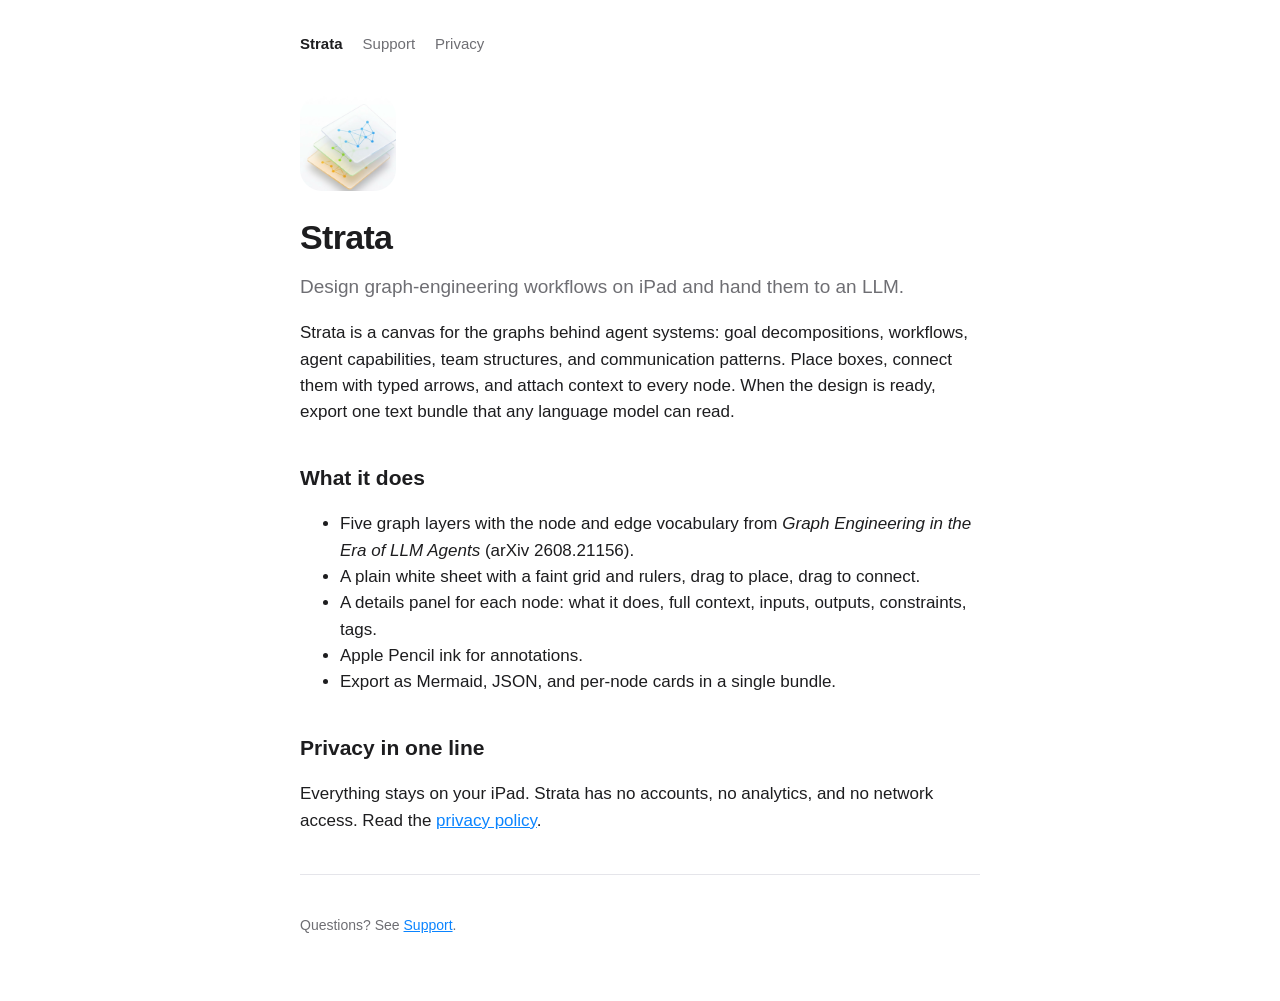
==== index.html @ fea9a5e4 "Add privacy policy and support pages for the App Store listing" ====
<!doctype html>
<html lang="en">
<head>
<meta charset="utf-8">
<meta name="viewport" content="width=device-width, initial-scale=1">
<title>Strata</title>
<link rel="stylesheet" href="style.css">
</head>
<body>
<main>
<nav><a href="index.html" aria-current="page">Strata</a><a href="support.html">Support</a><a href="privacy.html">Privacy</a></nav>
<img class="icon" src="icon.png" alt="Strata app icon">
<h1>Strata</h1>
<p class="lede">Design graph-engineering workflows on iPad and hand them to an LLM.</p>
<p>Strata is a canvas for the graphs behind agent systems: goal decompositions, workflows, agent capabilities, team structures, and communication patterns. Place boxes, connect them with typed arrows, and attach context to every node. When the design is ready, export one text bundle that any language model can read.</p>
<h2>What it does</h2>
<ul>
<li>Five graph layers with the node and edge vocabulary from <em>Graph Engineering in the Era of LLM Agents</em> (arXiv 2608.21156).</li>
<li>A plain white sheet with a faint grid and rulers, drag to place, drag to connect.</li>
<li>A details panel for each node: what it does, full context, inputs, outputs, constraints, tags.</li>
<li>Apple Pencil ink for annotations.</li>
<li>Export as Mermaid, JSON, and per-node cards in a single bundle.</li>
</ul>
<h2>Privacy in one line</h2>
<p>Everything stays on your iPad. Strata has no accounts, no analytics, and no network access. Read the <a href="privacy.html">privacy policy</a>.</p>
<hr>
<footer>Questions? See <a href="support.html">Support</a>.</footer>
</main>
</body>
</html>
---- style.css ----
:root { color-scheme: light dark; --fg: #1d1d1f; --muted: #6e6e73; --bg: #ffffff; --line: #e5e5ea; --accent: #0a84ff; }
@media (prefers-color-scheme: dark) { :root { --fg: #f5f5f7; --muted: #a1a1a6; --bg: #000; --line: #2c2c2e; } }
* { box-sizing: border-box; }
body { margin: 0; padding: 32px 20px 64px; font: 17px/1.55 -apple-system, BlinkMacSystemFont, "SF Pro Text", "Helvetica Neue", sans-serif; color: var(--fg); background: var(--bg); }
main { max-width: 680px; margin: 0 auto; }
nav { display: flex; gap: 20px; margin-bottom: 40px; font-size: 15px; }
nav a { color: var(--muted); text-decoration: none; }
nav a[aria-current] { color: var(--fg); font-weight: 600; }
h1 { font-size: 34px; letter-spacing: -0.02em; margin: 0 0 8px; }
h2 { font-size: 21px; margin: 36px 0 8px; }
p, li { color: var(--fg); }
.lede { color: var(--muted); font-size: 19px; margin-top: 0; }
a { color: var(--accent); }
hr { border: 0; border-top: 1px solid var(--line); margin: 40px 0; }
footer { color: var(--muted); font-size: 14px; }
.icon { width: 96px; height: 96px; border-radius: 22px; display: block; margin-bottom: 20px; }
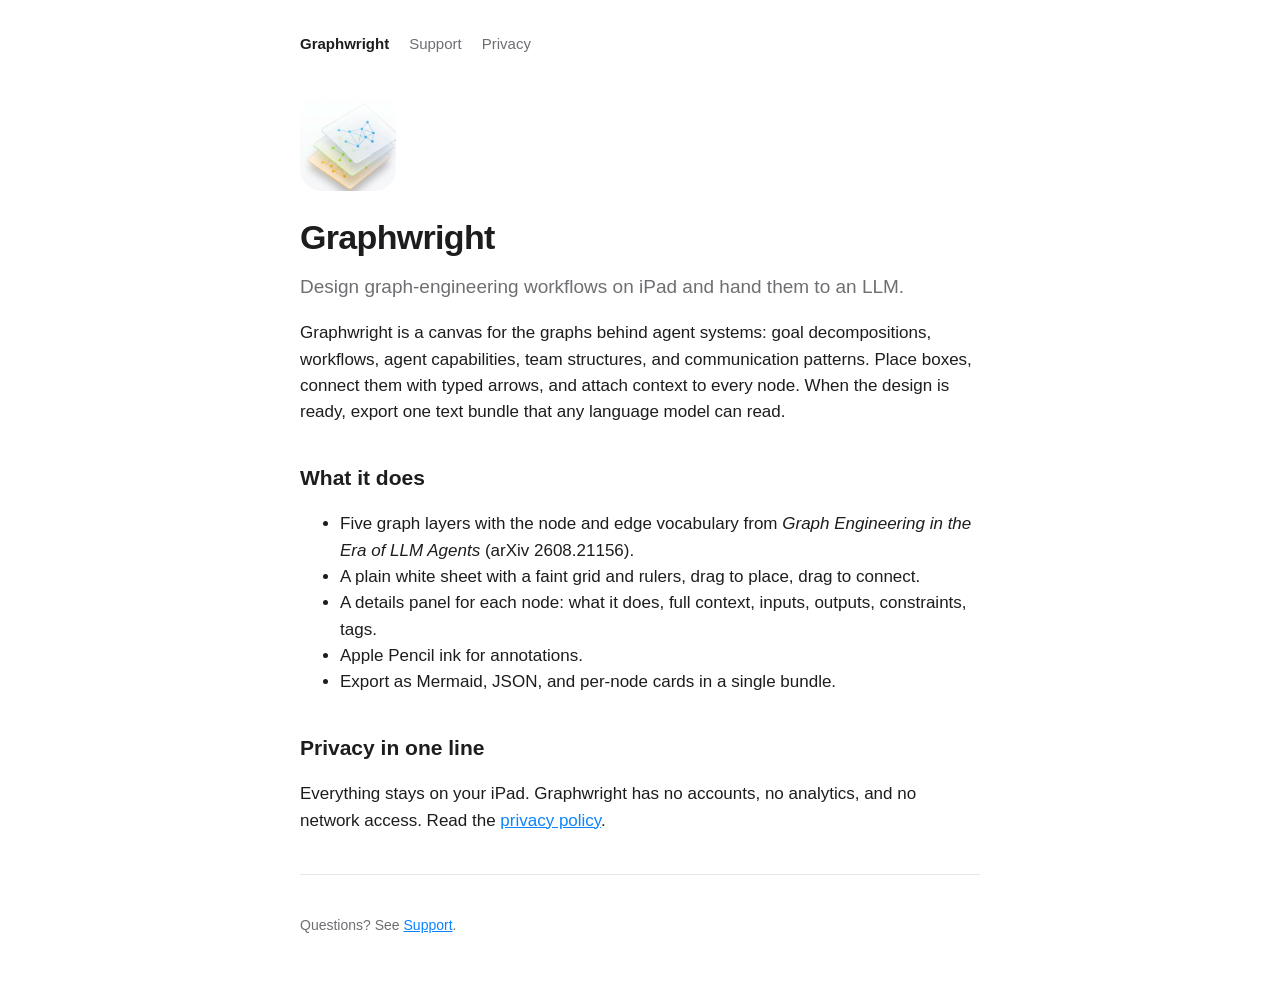
==== commit 9daa9ea1: "Rename the site to Graphwright" ====
--- a/index.html
+++ b/index.html
@@ -3,16 +3,16 @@
 <head>
 <meta charset="utf-8">
 <meta name="viewport" content="width=device-width, initial-scale=1">
-<title>Strata</title>
+<title>Graphwright</title>
 <link rel="stylesheet" href="style.css">
 </head>
 <body>
 <main>
-<nav><a href="index.html" aria-current="page">Strata</a><a href="support.html">Support</a><a href="privacy.html">Privacy</a></nav>
-<img class="icon" src="icon.png" alt="Strata app icon">
-<h1>Strata</h1>
+<nav><a href="index.html" aria-current="page">Graphwright</a><a href="support.html">Support</a><a href="privacy.html">Privacy</a></nav>
+<img class="icon" src="icon.png" alt="Graphwright app icon">
+<h1>Graphwright</h1>
 <p class="lede">Design graph-engineering workflows on iPad and hand them to an LLM.</p>
-<p>Strata is a canvas for the graphs behind agent systems: goal decompositions, workflows, agent capabilities, team structures, and communication patterns. Place boxes, connect them with typed arrows, and attach context to every node. When the design is ready, export one text bundle that any language model can read.</p>
+<p>Graphwright is a canvas for the graphs behind agent systems: goal decompositions, workflows, agent capabilities, team structures, and communication patterns. Place boxes, connect them with typed arrows, and attach context to every node. When the design is ready, export one text bundle that any language model can read.</p>
 <h2>What it does</h2>
 <ul>
 <li>Five graph layers with the node and edge vocabulary from <em>Graph Engineering in the Era of LLM Agents</em> (arXiv 2608.21156).</li>
@@ -22,7 +22,7 @@
 <li>Export as Mermaid, JSON, and per-node cards in a single bundle.</li>
 </ul>
 <h2>Privacy in one line</h2>
-<p>Everything stays on your iPad. Strata has no accounts, no analytics, and no network access. Read the <a href="privacy.html">privacy policy</a>.</p>
+<p>Everything stays on your iPad. Graphwright has no accounts, no analytics, and no network access. Read the <a href="privacy.html">privacy policy</a>.</p>
 <hr>
 <footer>Questions? See <a href="support.html">Support</a>.</footer>
 </main>
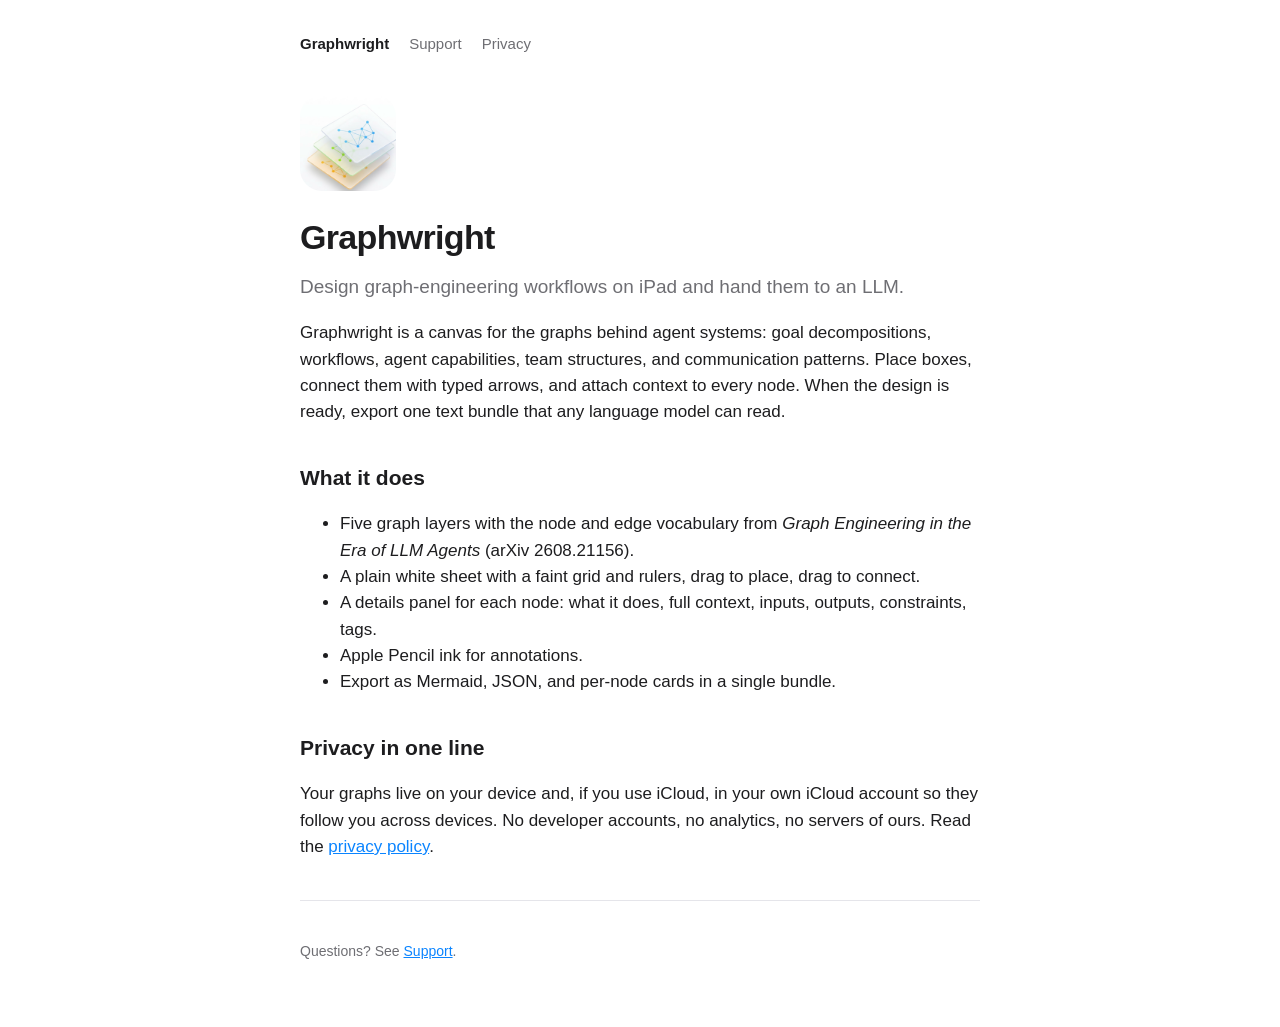
==== commit de2759ec: "Describe iCloud sync in the privacy and support pages" ====
--- a/index.html
+++ b/index.html
@@ -22,7 +22,7 @@
 <li>Export as Mermaid, JSON, and per-node cards in a single bundle.</li>
 </ul>
 <h2>Privacy in one line</h2>
-<p>Everything stays on your iPad. Graphwright has no accounts, no analytics, and no network access. Read the <a href="privacy.html">privacy policy</a>.</p>
+<p>Your graphs live on your device and, if you use iCloud, in your own iCloud account so they follow you across devices. No developer accounts, no analytics, no servers of ours. Read the <a href="privacy.html">privacy policy</a>.</p>
 <hr>
 <footer>Questions? See <a href="support.html">Support</a>.</footer>
 </main>
